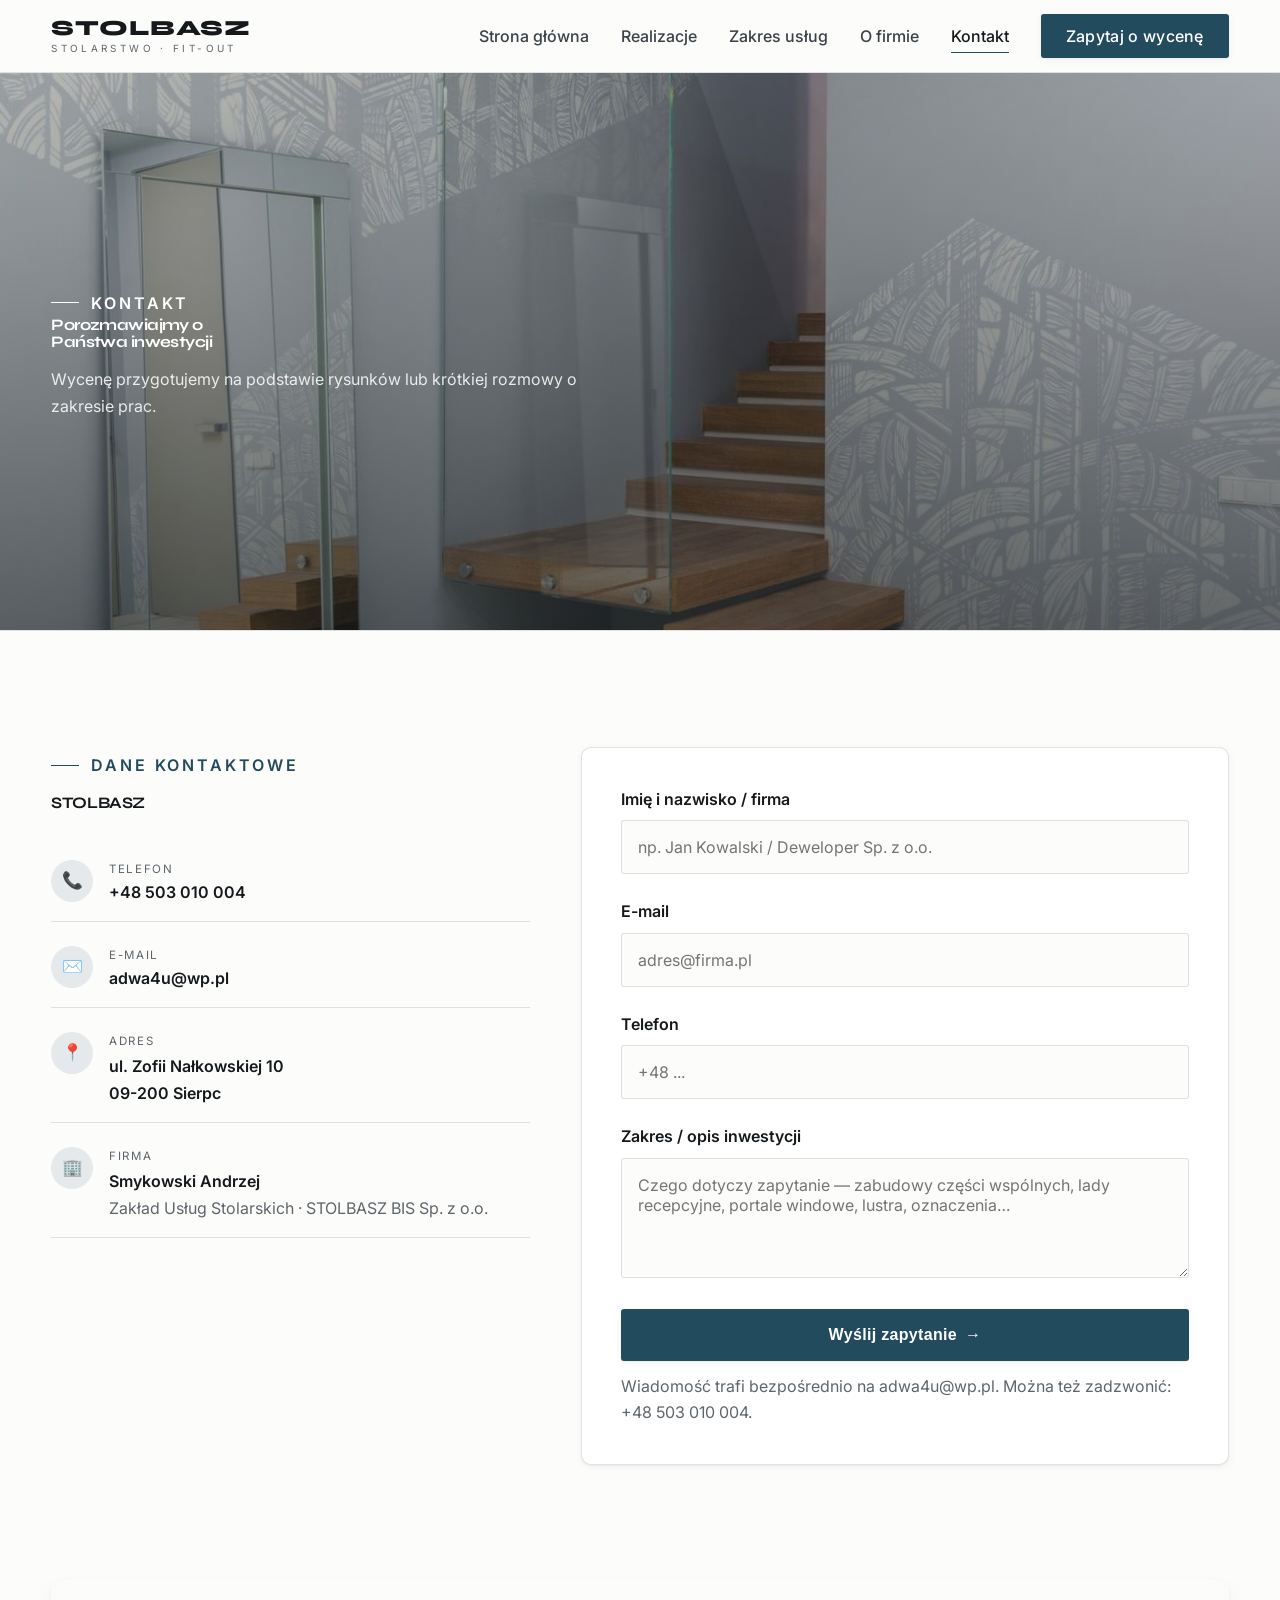
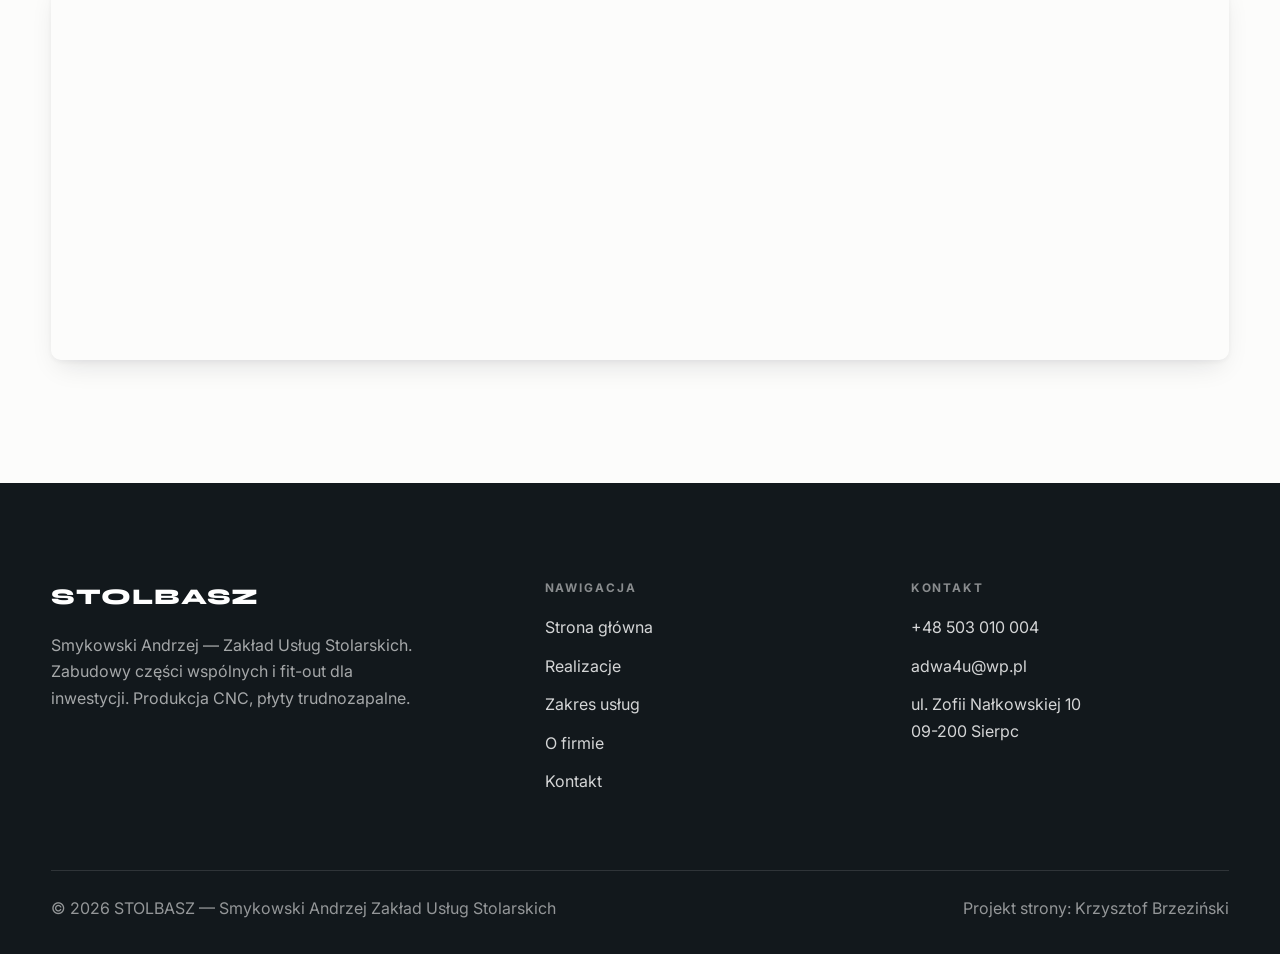
==== kontakt.html @ 0a1a99c6 "STOLBASZ — premium wielostronicowe demo (rebuild jasny, architektoniczny, B2B fit-out)" ====
<!DOCTYPE html>
<html lang="pl">
<head>
<meta charset="UTF-8">
<meta name="viewport" content="width=device-width, initial-scale=1.0">
<title>Kontakt — STOLBASZ | Sierpc, ul. Zofii Nałkowskiej 10</title>
<meta name="description" content="Kontakt STOLBASZ — Sierpc, ul. Zofii Nałkowskiej 10. Telefon +48 503 010 004, e-mail adwa4u@wp.pl. Zapytaj o wycenę stolarki dla inwestycji.">
<link rel="preconnect" href="https://fonts.googleapis.com">
<link rel="preconnect" href="https://fonts.gstatic.com" crossorigin>
<link href="https://fonts.googleapis.com/css2?family=Syne:wght@600;700;800&family=Inter:wght@400;500;600;700&display=swap" rel="stylesheet">
<link rel="stylesheet" href="assets/styles.css?v=1">
</head>
<body>

<header class="nav">
  <div class="wrap nav-inner">
    <a class="brand" href="index.html"><span class="name">STOLBASZ</span><span class="sub">Stolarstwo · Fit-out</span></a>
    <nav class="nav-links">
      <a href="index.html">Strona główna</a>
      <a href="realizacje.html">Realizacje</a>
      <a href="zakres.html">Zakres usług</a>
      <a href="o-firmie.html">O firmie</a>
      <a href="kontakt.html" class="active">Kontakt</a>
      <a href="kontakt.html" class="btn btn-accent">Zapytaj o wycenę</a>
    </nav>
    <button class="nav-toggle" aria-label="Menu"><span></span><span></span><span></span></button>
  </div>
</header>

<section class="pagehead">
  <img src="img/schody-marmur.jpg" alt="Reprezentacyjna klatka schodowa — realizacja stolarska">
  <div class="wrap">
    <span class="eyebrow">Kontakt</span>
    <h1>Porozmawiajmy o Państwa inwestycji</h1>
    <p>Wycenę przygotujemy na podstawie rysunków lub krótkiej rozmowy o zakresie prac.</p>
  </div>
</section>

<section>
  <div class="wrap contact-grid">
    <!-- DANE -->
    <div class="reveal">
      <span class="eyebrow">Dane kontaktowe</span>
      <h2 style="margin:var(--space-4) 0 var(--space-6)">STOLBASZ</h2>
      <div class="info-list">
        <div class="info-row">
          <div class="ic">📞</div>
          <div><div class="lbl">Telefon</div><a class="val" href="tel:+48503010004">+48 503 010 004</a></div>
        </div>
        <div class="info-row">
          <div class="ic">✉️</div>
          <div><div class="lbl">E-mail</div><a class="val" href="mailto:adwa4u@wp.pl">adwa4u@wp.pl</a></div>
        </div>
        <div class="info-row">
          <div class="ic">📍</div>
          <div><div class="lbl">Adres</div><div class="val">ul. Zofii Nałkowskiej 10<br>09-200 Sierpc</div></div>
        </div>
        <div class="info-row">
          <div class="ic">🏢</div>
          <div><div class="lbl">Firma</div><div class="val">Smykowski Andrzej<br><span style="font-weight:400;color:var(--muted)">Zakład Usług Stolarskich · STOLBASZ BIS Sp. z o.o.</span></div></div>
        </div>
      </div>
    </div>

    <!-- FORMULARZ -->
    <div class="reveal">
      <form class="form" action="https://formsubmit.co/adwa4u@wp.pl" method="POST">
        <input type="hidden" name="_subject" value="Zapytanie ze strony STOLBASZ">
        <input type="hidden" name="_captcha" value="false">
        <input type="hidden" name="_template" value="table">
        <div class="fld">
          <label for="name">Imię i nazwisko / firma</label>
          <input id="name" name="name" type="text" placeholder="np. Jan Kowalski / Deweloper Sp. z o.o." required>
        </div>
        <div class="fld">
          <label for="email">E-mail</label>
          <input id="email" name="email" type="email" placeholder="adres@firma.pl" required>
        </div>
        <div class="fld">
          <label for="phone">Telefon</label>
          <input id="phone" name="phone" type="tel" placeholder="+48 ...">
        </div>
        <div class="fld">
          <label for="msg">Zakres / opis inwestycji</label>
          <textarea id="msg" name="message" placeholder="Czego dotyczy zapytanie — zabudowy części wspólnych, lady recepcyjne, portale windowe, lustra, oznaczenia…" required></textarea>
        </div>
        <button type="submit" class="btn btn-accent" style="width:100%;justify-content:center">Wyślij zapytanie <span class="arr">→</span></button>
        <p class="note">Wiadomość trafi bezpośrednio na adwa4u@wp.pl. Można też zadzwonić: +48 503 010 004.</p>
      </form>
    </div>
  </div>
</section>

<!-- MAPA -->
<section style="padding-top:0">
  <div class="wrap reveal">
    <iframe class="map" title="STOLBASZ — Sierpc, ul. Zofii Nałkowskiej 10"
      src="https://maps.google.com/maps?q=52.857169,19.6605271&z=16&output=embed"
      loading="lazy" referrerpolicy="no-referrer-when-downgrade"></iframe>
  </div>
</section>

<footer>
  <div class="wrap">
    <div class="foot-grid">
      <div class="foot-brand">
        <div class="name">STOLBASZ</div>
        <p>Smykowski Andrzej — Zakład Usług Stolarskich. Zabudowy części wspólnych i fit-out dla inwestycji. Produkcja CNC, płyty trudnozapalne.</p>
      </div>
      <div class="foot-col">
        <h4>Nawigacja</h4>
        <a href="index.html">Strona główna</a>
        <a href="realizacje.html">Realizacje</a>
        <a href="zakres.html">Zakres usług</a>
        <a href="o-firmie.html">O firmie</a>
        <a href="kontakt.html">Kontakt</a>
      </div>
      <div class="foot-col">
        <h4>Kontakt</h4>
        <a href="tel:+48503010004">+48 503 010 004</a>
        <a href="mailto:adwa4u@wp.pl">adwa4u@wp.pl</a>
        <p>ul. Zofii Nałkowskiej 10<br>09-200 Sierpc</p>
      </div>
    </div>
    <div class="foot-bot">
      <span>© 2026 STOLBASZ — Smykowski Andrzej Zakład Usług Stolarskich</span>
      <span>Projekt strony: Krzysztof Brzeziński</span>
    </div>
  </div>
</footer>

<script src="assets/main.js?v=1"></script>
</body>
</html>
---- assets/styles.css ----
/* ============================================================
   STOLBASZ — premium, architektoniczny B2B fit-out
   Jasna paleta, zero brązu. System wg premium-web-craft.
   Projekt strony: Krzysztof Brzeziński
   ============================================================ */

:root{
  /* PALETA — jasna, architektoniczna, chłodna */
  --paper:#FCFCFB;          /* główne tło */
  --paper-2:#F1F3F2;        /* sekcje alternatywne (chłodny jasny szary) */
  --paper-3:#E9ECEB;        /* delikatne wypełnienia */
  --ink:#15191C;            /* tekst główny — chłodny grafit */
  --ink-soft:#3A4248;       /* nagłówki drugorzędne */
  --muted:#5E666C;          /* tekst poboczny */
  --line:rgba(21,25,28,.12);/* hairline */
  --accent:#234B5E;         /* stonowany petrol-slate — jedyny akcent */
  --accent-d:#173744;
  --accent-soft:rgba(35,75,94,.10);
  --dark:#12181C;           /* sekcje ciemne (stopka/CTA) */

  /* ODSTĘPY — skala 4/8 */
  --space-1:4px; --space-2:8px; --space-3:12px; --space-4:16px; --space-5:24px;
  --space-6:32px; --space-7:48px; --space-8:64px; --space-9:96px; --space-10:128px;

  /* TYPOGRAFIA — fluid clamp() */
  --text-sm:clamp(.82rem,.8rem+.1vw,.9rem);
  --text-base:clamp(1rem,.97rem+.15vw,1.1rem);
  --text-lg:clamp(1.12rem,1.05rem+.3vw,1.3rem);
  --text-h3:clamp(1.2rem,1.1rem+.5vw,1.5rem);
  --text-h2:clamp(1.9rem,1.5rem+1.9vw,2.8rem);
  --text-h1:clamp(2.6rem,1.9rem+3.6vw,4.6rem);

  /* PROMIENIE — architektoniczne, raczej ostre */
  --r-sm:3px; --r-md:6px; --r-lg:10px;

  /* RUCH */
  --ease:cubic-bezier(.25,.46,.45,.94); --dur:.24s;

  /* CIENIE — miękkie, warstwowe */
  --sh-sm:0 1px 2px rgba(16,24,32,.04), 0 2px 8px rgba(16,24,32,.05);
  --sh-md:0 2px 6px rgba(16,24,32,.05), 0 12px 28px -8px rgba(16,24,32,.12);
  --sh-lg:0 6px 14px rgba(16,24,32,.07), 0 26px 56px -18px rgba(16,24,32,.22);

  --hairline:1px solid var(--line);

  --font-display:"Syne","Helvetica Neue",sans-serif;
  --font-body:"Inter","Helvetica Neue",Arial,sans-serif;
}

*{box-sizing:border-box;margin:0;padding:0}
html{scroll-behavior:smooth}
body{
  font-family:var(--font-body);
  font-size:var(--text-base);
  line-height:1.65;
  color:var(--ink);
  background:var(--paper);
  -webkit-font-smoothing:antialiased;
  text-rendering:optimizeLegibility;
}
img{max-width:100%;display:block}
a{color:inherit;text-decoration:none}

.wrap{width:min(92%,1180px);margin-inline:auto}
section{padding-block:clamp(64px,9vw,124px)}

h1,h2,h3{font-family:var(--font-display);font-weight:700;line-height:1.08;letter-spacing:-.02em;color:var(--ink)}
h1{font-size:var(--text-h1);letter-spacing:-.035em}
h2{font-size:var(--text-h2);letter-spacing:-.025em}
h3{font-size:var(--text-h3)}
p{max-width:65ch}

.eyebrow{
  font-family:var(--font-body);
  font-size:var(--text-sm);
  font-weight:600;
  letter-spacing:.18em;
  text-transform:uppercase;
  color:var(--accent);
  display:inline-flex;align-items:center;gap:var(--space-3);
}
.eyebrow::before{content:"";width:28px;height:1px;background:var(--accent);display:inline-block}

.muted{color:var(--muted)}
.lead{font-size:var(--text-lg);line-height:1.55;color:var(--ink-soft);max-width:50ch}

/* ---------- BUTTONS ---------- */
.btn{
  display:inline-flex;align-items:center;gap:var(--space-2);
  font-weight:600;font-size:var(--text-sm);letter-spacing:.02em;
  padding:var(--space-4) var(--space-6);
  border-radius:var(--r-sm);
  transition:transform var(--dur) var(--ease),box-shadow var(--dur) var(--ease),background var(--dur) var(--ease);
  cursor:pointer;border:1px solid transparent;
}
.btn-accent{background:var(--accent);color:#fff;box-shadow:var(--sh-sm)}
.btn-accent:hover{background:var(--accent-d);transform:translateY(-2px);box-shadow:var(--sh-md)}
.btn-accent:active{transform:translateY(0);box-shadow:var(--sh-sm)}
.btn-ghost{background:transparent;color:var(--ink);border-color:var(--line)}
.btn-ghost:hover{border-color:var(--accent);color:var(--accent);transform:translateY(-2px)}
.btn-light{background:#fff;color:var(--ink);box-shadow:var(--sh-sm)}
.btn-light:hover{transform:translateY(-2px);box-shadow:var(--sh-md)}
.btn .arr{transition:transform var(--dur) var(--ease)}
.btn:hover .arr{transform:translateX(4px)}

/* ---------- NAV ---------- */
.nav{
  position:sticky;top:0;z-index:50;
  background:color-mix(in srgb,var(--paper) 88%,transparent);
  backdrop-filter:saturate(140%) blur(10px);
  border-bottom:var(--hairline);
}
.nav-inner{display:flex;align-items:center;justify-content:space-between;height:72px}
.brand{display:flex;flex-direction:column;line-height:1}
.brand .name{font-family:var(--font-display);font-weight:800;font-size:1.35rem;letter-spacing:.04em}
.brand .sub{font-size:.62rem;letter-spacing:.34em;text-transform:uppercase;color:var(--muted);margin-top:5px}
.nav-links{display:flex;align-items:center;gap:var(--space-6)}
.nav-links a{font-size:var(--text-sm);font-weight:500;color:var(--ink-soft);position:relative;padding-block:4px;transition:color var(--dur) var(--ease)}
.nav-links a::after{content:"";position:absolute;left:0;bottom:0;width:0;height:1.5px;background:var(--accent);transition:width var(--dur) var(--ease)}
.nav-links a:hover,.nav-links a.active{color:var(--ink)}
.nav-links a:hover::after,.nav-links a.active::after{width:100%}
.nav-links .btn{padding:var(--space-2) var(--space-5)}
/* przyciski w nav: właściwy kolor (przebij .nav-links a) + bez podkreślenia */
.nav-links a.btn-accent{color:#fff}
.nav-links a.btn-ghost,.nav-links a.btn-light{color:var(--ink)}
.nav-links a.btn::after{display:none}
.nav-toggle{display:none;background:none;border:none;cursor:pointer;flex-direction:column;gap:5px;padding:8px}
.nav-toggle span{width:24px;height:2px;background:var(--ink);transition:var(--dur)}

/* ---------- HERO (split) ---------- */
.hero{position:relative;overflow:hidden;border-bottom:var(--hairline)}
.hero-grid{display:grid;grid-template-columns:1.02fr .98fr;gap:clamp(24px,4vw,64px);align-items:center;
  padding-block:clamp(56px,8vw,108px)}
.hero-copy .eyebrow{margin-bottom:var(--space-5)}
.hero-copy h1{margin-bottom:var(--space-5)}
.hero-copy .lead{margin-bottom:var(--space-7)}
.hero-actions{display:flex;flex-wrap:wrap;gap:var(--space-4)}
.hero-art{position:relative;aspect-ratio:4/5;border-radius:var(--r-lg);overflow:hidden;box-shadow:var(--sh-lg)}
.hero-art img{width:100%;height:100%;object-fit:cover}
.hero-art::after{content:"";position:absolute;inset:0;background:linear-gradient(180deg,transparent 55%,rgba(18,24,28,.28))}
.hero-badge{position:absolute;left:var(--space-5);bottom:var(--space-5);z-index:2;
  background:rgba(252,252,251,.94);backdrop-filter:blur(4px);
  border-radius:var(--r-md);padding:var(--space-4) var(--space-5);box-shadow:var(--sh-md);max-width:78%}
.hero-badge strong{display:block;font-family:var(--font-display);font-size:1rem;letter-spacing:-.01em}
.hero-badge span{font-size:var(--text-sm);color:var(--muted)}

/* full-bleed hero variant (podstrony) */
.pagehead{position:relative;min-height:46vh;display:flex;align-items:flex-end;overflow:hidden;border-bottom:var(--hairline)}
.pagehead img{position:absolute;inset:0;width:100%;height:100%;object-fit:cover}
.pagehead::after{content:"";position:absolute;inset:0;background:linear-gradient(180deg,rgba(18,24,28,.25),rgba(18,24,28,.62))}
.pagehead .wrap{position:relative;z-index:2;padding-block:var(--space-9);color:#fff}
.pagehead h1{color:#fff;max-width:18ch}
.pagehead .eyebrow{color:#fff}
.pagehead .eyebrow::before{background:#fff}
.pagehead p{color:rgba(255,255,255,.86);margin-top:var(--space-4);max-width:54ch}

/* ---------- STRIP (pasek skrótów / liczby) ---------- */
.strip{background:var(--dark);color:#fff}
.strip .wrap{display:grid;grid-template-columns:repeat(4,1fr);gap:var(--space-6);padding-block:var(--space-8)}
.strip .item .k{font-family:var(--font-display);font-size:clamp(1.6rem,1.2rem+1.4vw,2.4rem);font-weight:800;letter-spacing:-.02em;color:#fff}
.strip .item .v{font-size:var(--text-sm);color:rgba(255,255,255,.66);margin-top:var(--space-2);line-height:1.45}
.strip .item{border-left:2px solid var(--accent);padding-left:var(--space-5)}

/* ---------- SECTION HEAD ---------- */
.head{max-width:48rem;margin-bottom:var(--space-8)}
.head.center{margin-inline:auto;text-align:center}
.head .eyebrow{margin-bottom:var(--space-4)}
.head h2{margin-bottom:var(--space-4)}
.head p{color:var(--muted);font-size:var(--text-lg);line-height:1.55}
.head.center p{margin-inline:auto}

/* ---------- INTRO SPLIT ---------- */
.split{display:grid;grid-template-columns:.92fr 1.08fr;gap:clamp(28px,5vw,80px);align-items:center}
.split.rev{grid-template-columns:1.08fr .92fr}
.split.rev .split-art{order:-1}
.split-art{position:relative;aspect-ratio:5/4;border-radius:var(--r-lg);overflow:hidden;box-shadow:var(--sh-lg)}
.split-art img{width:100%;height:100%;object-fit:cover}
.split-copy h2{margin-bottom:var(--space-5)}
.split-copy p+p{margin-top:var(--space-4)}
.split-copy .btn{margin-top:var(--space-6)}

/* ---------- SERVICES (zakres) ---------- */
.svc-grid{display:grid;grid-template-columns:repeat(auto-fit,minmax(280px,1fr));gap:var(--space-5)}
.svc{background:#fff;border:var(--hairline);border-radius:var(--r-md);padding:var(--space-7) var(--space-6);
  transition:transform var(--dur) var(--ease),box-shadow var(--dur) var(--ease),border-color var(--dur) var(--ease);
  position:relative;overflow:hidden}
.svc::before{content:"";position:absolute;left:0;top:0;width:3px;height:0;background:var(--accent);transition:height var(--dur) var(--ease)}
.svc:hover{transform:translateY(-4px);box-shadow:var(--sh-md);border-color:transparent}
.svc:hover::before{height:100%}
.svc .ic{font-family:var(--font-display);font-size:.8rem;font-weight:700;letter-spacing:.12em;color:var(--accent);margin-bottom:var(--space-4)}
.svc h3{margin-bottom:var(--space-3);font-size:1.22rem}
.svc p{color:var(--muted);font-size:var(--text-base);line-height:1.6}

/* big detailed service rows */
.svc-row{display:grid;grid-template-columns:.8fr 1.2fr;gap:clamp(20px,4vw,60px);align-items:center;padding-block:var(--space-8)}
.svc-row+.svc-row{border-top:var(--hairline)}
.svc-row.rev{grid-template-columns:1.2fr .8fr}
.svc-row.rev .svc-row-art{order:-1}
.svc-row-art{aspect-ratio:4/3;border-radius:var(--r-md);overflow:hidden;box-shadow:var(--sh-md)}
.svc-row-art img{width:100%;height:100%;object-fit:cover}
.svc-row h3{font-size:1.5rem;margin-bottom:var(--space-4)}
.svc-row .num{font-family:var(--font-display);font-size:.85rem;font-weight:700;letter-spacing:.14em;color:var(--accent);display:block;margin-bottom:var(--space-3)}
.svc-row ul{list-style:none;margin-top:var(--space-4);display:flex;flex-direction:column;gap:var(--space-2)}
.svc-row li{position:relative;padding-left:var(--space-5);color:var(--muted);font-size:var(--text-base)}
.svc-row li::before{content:"";position:absolute;left:0;top:.62em;width:8px;height:1px;background:var(--accent)}

/* ---------- GALLERY (realizacje) ---------- */
.gallery{display:grid;grid-template-columns:repeat(12,1fr);gap:var(--space-4);grid-auto-rows:200px}
.tile{position:relative;overflow:hidden;border-radius:var(--r-md);box-shadow:var(--sh-sm);
  transition:transform var(--dur) var(--ease),box-shadow var(--dur) var(--ease)}
.tile img{width:100%;height:100%;object-fit:cover;transition:transform .6s var(--ease)}
.tile:hover{box-shadow:var(--sh-md)}
.tile:hover img{transform:scale(1.05)}
.tile .cap{position:absolute;left:0;right:0;bottom:0;padding:var(--space-5) var(--space-4) var(--space-4);
  background:linear-gradient(transparent,rgba(18,24,28,.78));color:#fff;
  font-size:var(--text-sm);font-weight:600;letter-spacing:.01em;
  opacity:0;transform:translateY(8px);transition:var(--dur) var(--ease)}
.tile:hover .cap{opacity:1;transform:translateY(0)}
.tile .cap small{display:block;font-weight:400;opacity:.78;letter-spacing:.04em;text-transform:uppercase;font-size:.66rem;margin-top:3px}
/* bento spans */
.t-wide{grid-column:span 6}
.t-tall{grid-column:span 6;grid-row:span 2}
.t-std{grid-column:span 6}
.t-third{grid-column:span 4}
.t-two3{grid-column:span 8}

/* ---------- TRUST / WIARYGODNOŚĆ ---------- */
.trust{background:var(--paper-2)}
.trust-grid{display:grid;grid-template-columns:repeat(auto-fit,minmax(240px,1fr));gap:var(--space-5);margin-top:var(--space-7)}
.trust-card{background:#fff;border-radius:var(--r-md);padding:var(--space-7) var(--space-6);box-shadow:var(--sh-sm);border-top:3px solid var(--accent)}
.trust-card .big{font-family:var(--font-display);font-size:clamp(1.8rem,1.3rem+1.6vw,2.6rem);font-weight:800;letter-spacing:-.02em;color:var(--ink);line-height:1}
.trust-card h3{font-size:1.12rem;margin:var(--space-3) 0 var(--space-2)}
.trust-card p{color:var(--muted);font-size:var(--text-base);line-height:1.55}

/* ---------- CTA band ---------- */
.cta{background:var(--dark);color:#fff;position:relative;overflow:hidden}
.cta .wrap{display:grid;grid-template-columns:1.4fr .6fr;gap:var(--space-7);align-items:center;position:relative;z-index:2}
.cta h2{color:#fff;max-width:20ch}
.cta p{color:rgba(255,255,255,.74);margin-top:var(--space-4)}
.cta-actions{display:flex;flex-direction:column;gap:var(--space-3);align-items:flex-start}
.cta::before{content:"";position:absolute;right:-80px;top:-80px;width:360px;height:360px;border-radius:50%;
  background:radial-gradient(circle,var(--accent-soft),transparent 70%)}

/* ---------- CONTACT ---------- */
.contact-grid{display:grid;grid-template-columns:.85fr 1.15fr;gap:clamp(28px,4vw,56px);align-items:start}
.info-list{display:flex;flex-direction:column;gap:var(--space-2)}
.info-row{display:flex;gap:var(--space-4);align-items:flex-start;padding-block:var(--space-4);border-bottom:var(--hairline)}
.info-row .ic{flex:none;width:42px;height:42px;display:grid;place-items:center;border-radius:50%;
  background:var(--accent-soft);color:var(--accent);font-size:1.05rem}
.info-row .lbl{font-size:.72rem;letter-spacing:.14em;text-transform:uppercase;color:var(--muted)}
.info-row .val{font-weight:600;font-size:var(--text-base);margin-top:2px}
.info-row a.val:hover{color:var(--accent)}
.map{border:none;border-radius:var(--r-lg);box-shadow:var(--sh-md);width:100%;height:100%;min-height:380px;filter:grayscale(.2) contrast(1.02)}
.form{background:#fff;border:var(--hairline);border-radius:var(--r-lg);padding:clamp(24px,3vw,40px);box-shadow:var(--sh-sm)}
.form .fld{margin-bottom:var(--space-5)}
.form label{display:block;font-size:var(--text-sm);font-weight:600;margin-bottom:var(--space-2)}
.form input,.form textarea{width:100%;font-family:inherit;font-size:var(--text-base);color:var(--ink);
  padding:var(--space-4);border:var(--hairline);border-radius:var(--r-sm);background:var(--paper);transition:border-color var(--dur)}
.form input:focus,.form textarea:focus{outline:none;border-color:var(--accent);background:#fff}
.form textarea{resize:vertical;min-height:120px}
.form .note{font-size:var(--text-sm);color:var(--muted);margin-top:var(--space-3)}

/* ---------- FOOTER ---------- */
footer{background:var(--dark);color:#fff;padding-block:var(--space-9) var(--space-6)}
.foot-grid{display:grid;grid-template-columns:1.4fr 1fr 1fr;gap:var(--space-7);margin-bottom:var(--space-8)}
.foot-brand .name{font-family:var(--font-display);font-weight:800;font-size:1.4rem;letter-spacing:.04em}
.foot-brand p{color:rgba(255,255,255,.62);margin-top:var(--space-4);font-size:var(--text-base);max-width:38ch}
.foot-col h4{font-size:.74rem;letter-spacing:.16em;text-transform:uppercase;color:rgba(255,255,255,.5);margin-bottom:var(--space-4)}
.foot-col a,.foot-col p{display:block;color:rgba(255,255,255,.82);font-size:var(--text-base);margin-bottom:var(--space-3)}
.foot-col a:hover{color:#fff}
.foot-bot{border-top:1px solid rgba(255,255,255,.12);padding-top:var(--space-5);display:flex;justify-content:space-between;flex-wrap:wrap;gap:var(--space-3);
  font-size:var(--text-sm);color:rgba(255,255,255,.55)}
.foot-bot a:hover{color:#fff}

/* ---------- REVEAL ---------- */
.reveal{opacity:0;transform:translateY(22px);transition:opacity .6s var(--ease),transform .6s var(--ease)}
.reveal.in{opacity:1;transform:none}

/* ---------- RESPONSIVE ---------- */
@media(max-width:920px){
  .hero-grid,.split,.split.rev,.svc-row,.svc-row.rev,.cta .wrap,.contact-grid,.foot-grid{grid-template-columns:1fr}
  .split.rev .split-art,.svc-row.rev .svc-row-art{order:0}
  .hero-art{aspect-ratio:16/10;max-height:420px}
  .strip .wrap{grid-template-columns:repeat(2,1fr);gap:var(--space-7)}
  .gallery{grid-auto-rows:180px}
  .t-wide,.t-tall,.t-std,.t-third,.t-two3{grid-column:span 6}
  .t-tall{grid-row:span 1}
  .cta-actions{flex-direction:row;flex-wrap:wrap}
  .foot-grid{gap:var(--space-6)}
}
@media(max-width:680px){
  .nav-links{position:fixed;inset:72px 0 auto 0;background:var(--paper);flex-direction:column;align-items:stretch;
    gap:0;padding:var(--space-4) 6%;border-bottom:var(--hairline);box-shadow:var(--sh-md);
    transform:translateY(-120%);transition:transform var(--dur) var(--ease)}
  .nav-links.open{transform:translateY(0)}
  .nav-links a{padding-block:var(--space-4);border-bottom:var(--hairline)}
  .nav-links .btn{margin-top:var(--space-3);justify-content:center}
  .nav-toggle{display:flex}
  .strip .wrap{grid-template-columns:1fr}
  .gallery{grid-template-columns:repeat(6,1fr)}
  .foot-grid{grid-template-columns:1fr}
}
@media(prefers-reduced-motion:reduce){
  *{animation-duration:.01ms!important;transition:none!important}
  .reveal{opacity:1!important;transform:none!important}
  html{scroll-behavior:auto}
}
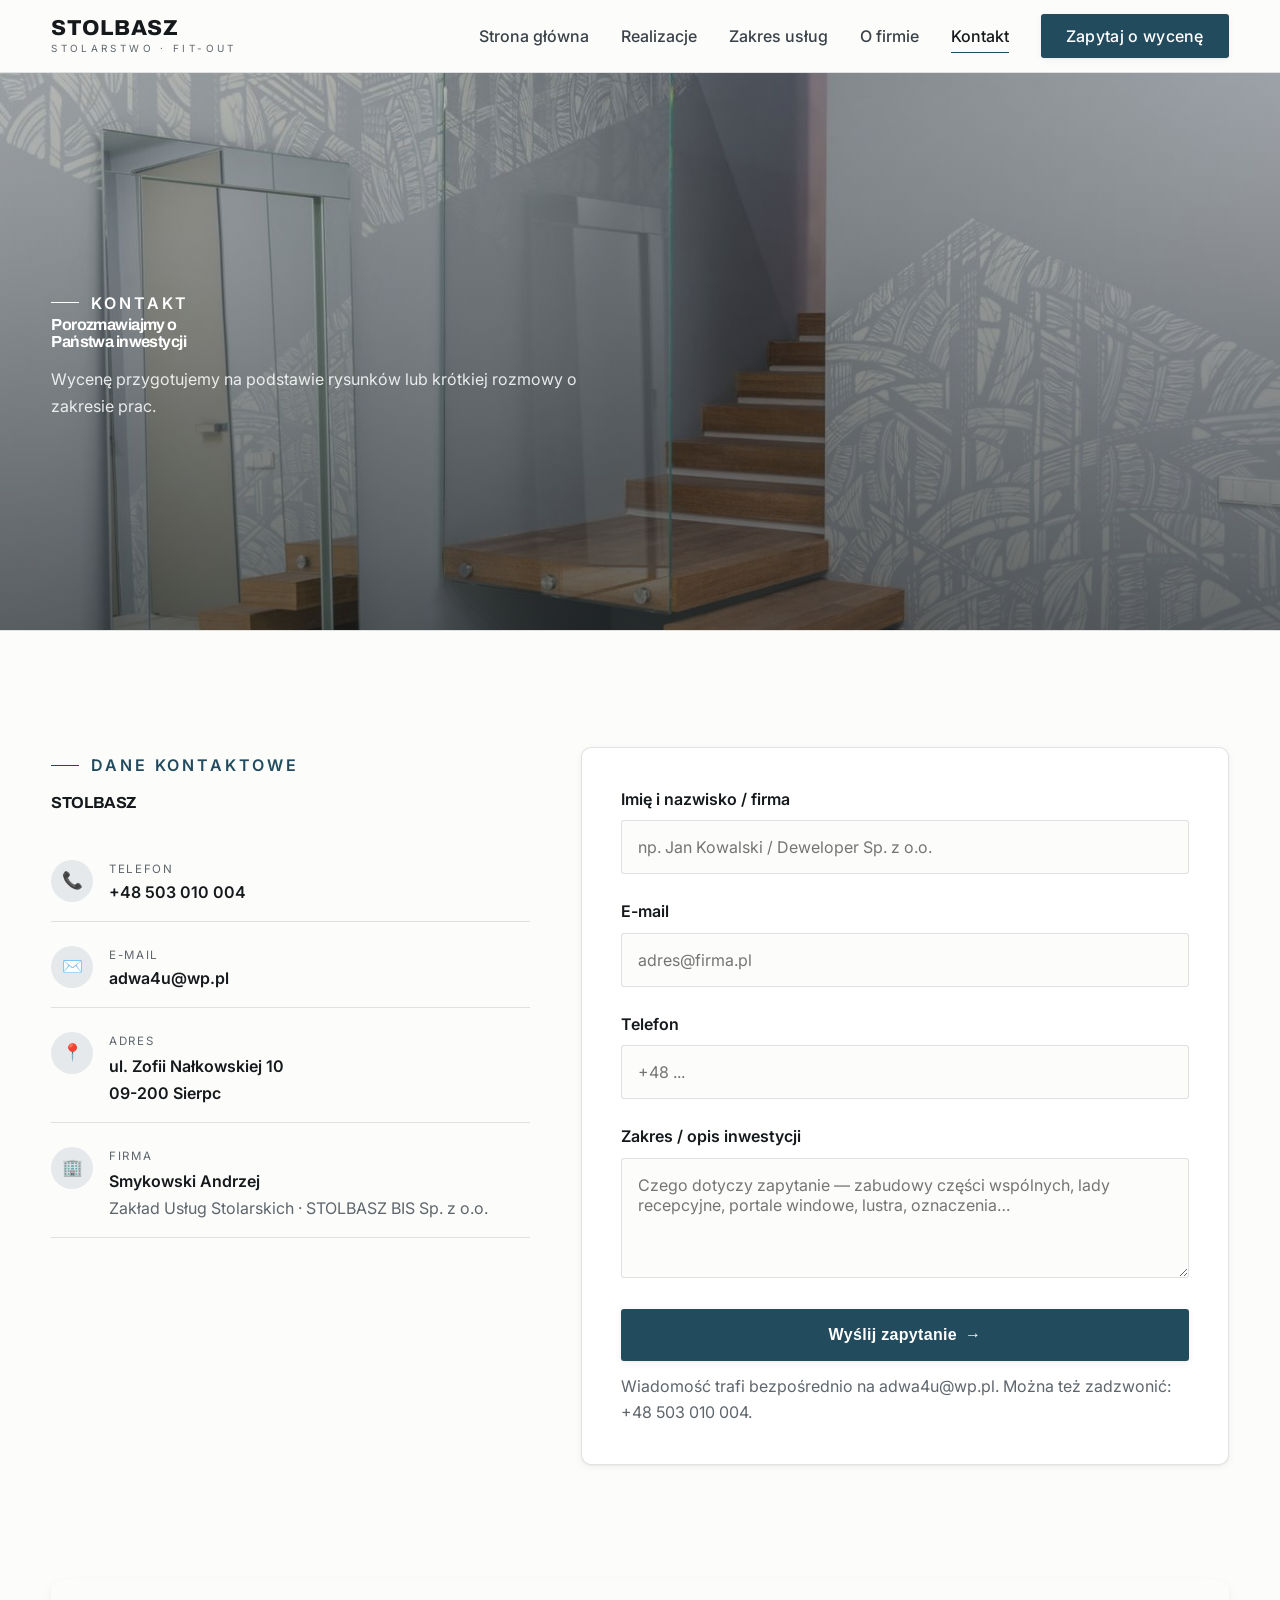
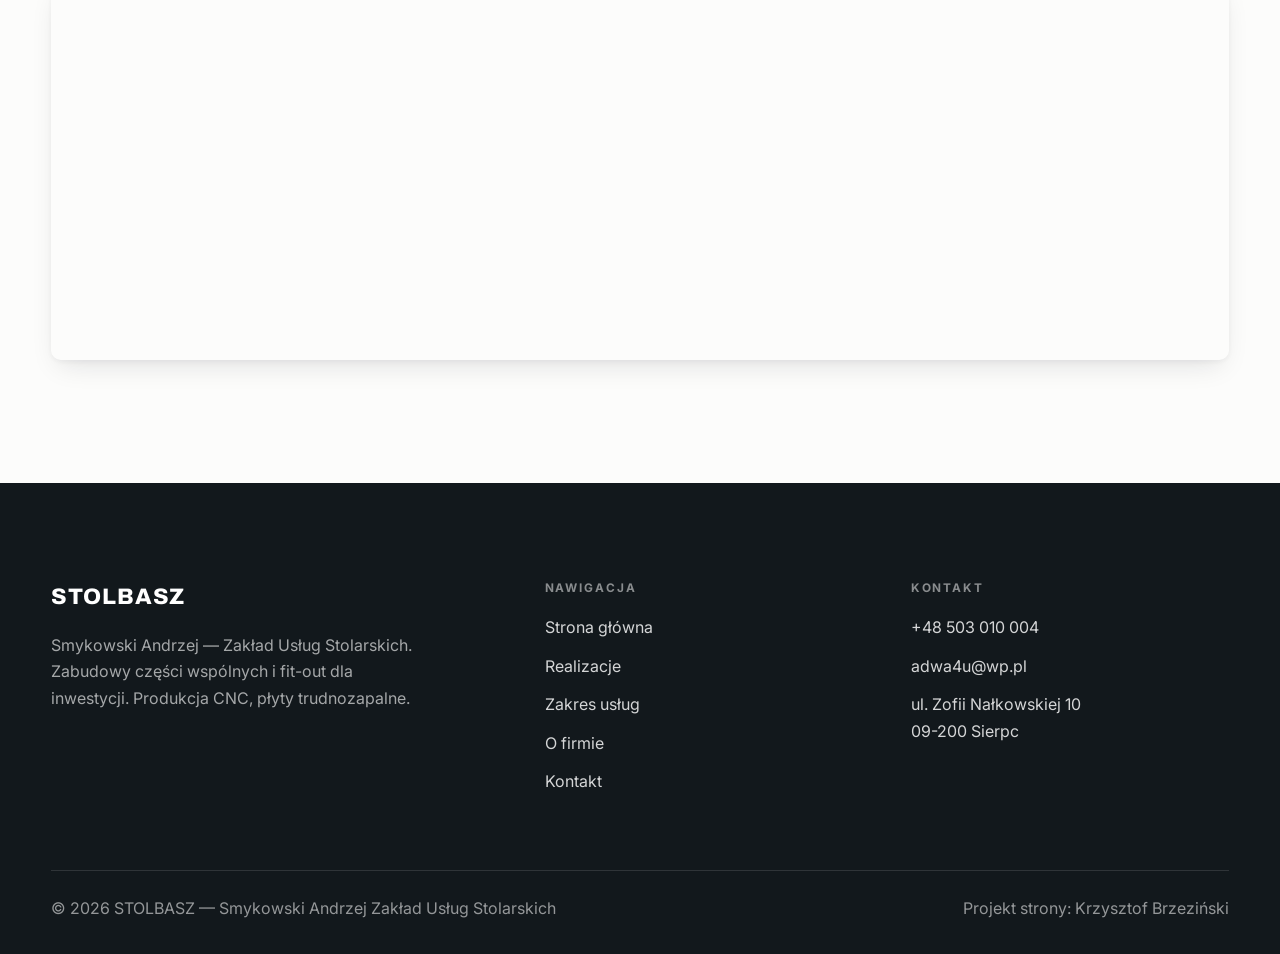
==== commit fc267b95: "Czcionka nagłówków: Syne -> Archivo (bardziej profesjonalny B2B)" ====
--- a/kontakt.html
+++ b/kontakt.html
@@ -7,8 +7,8 @@
 <meta name="description" content="Kontakt STOLBASZ — Sierpc, ul. Zofii Nałkowskiej 10. Telefon +48 503 010 004, e-mail adwa4u@wp.pl. Zapytaj o wycenę stolarki dla inwestycji.">
 <link rel="preconnect" href="https://fonts.googleapis.com">
 <link rel="preconnect" href="https://fonts.gstatic.com" crossorigin>
-<link href="https://fonts.googleapis.com/css2?family=Syne:wght@600;700;800&family=Inter:wght@400;500;600;700&display=swap" rel="stylesheet">
-<link rel="stylesheet" href="assets/styles.css?v=1">
+<link href="https://fonts.googleapis.com/css2?family=Archivo:wght@500;600;700;800&family=Inter:wght@400;500;600;700&display=swap" rel="stylesheet">
+<link rel="stylesheet" href="assets/styles.css?v=2">
 </head>
 <body>
 
@@ -129,6 +129,6 @@
   </div>
 </footer>
 
-<script src="assets/main.js?v=1"></script>
+<script src="assets/main.js?v=2"></script>
 </body>
 </html>
--- a/assets/styles.css
+++ b/assets/styles.css
@@ -43,7 +43,7 @@
 
   --hairline:1px solid var(--line);
 
-  --font-display:"Syne","Helvetica Neue",sans-serif;
+  --font-display:"Archivo","Helvetica Neue",sans-serif;
   --font-body:"Inter","Helvetica Neue",Arial,sans-serif;
 }
 
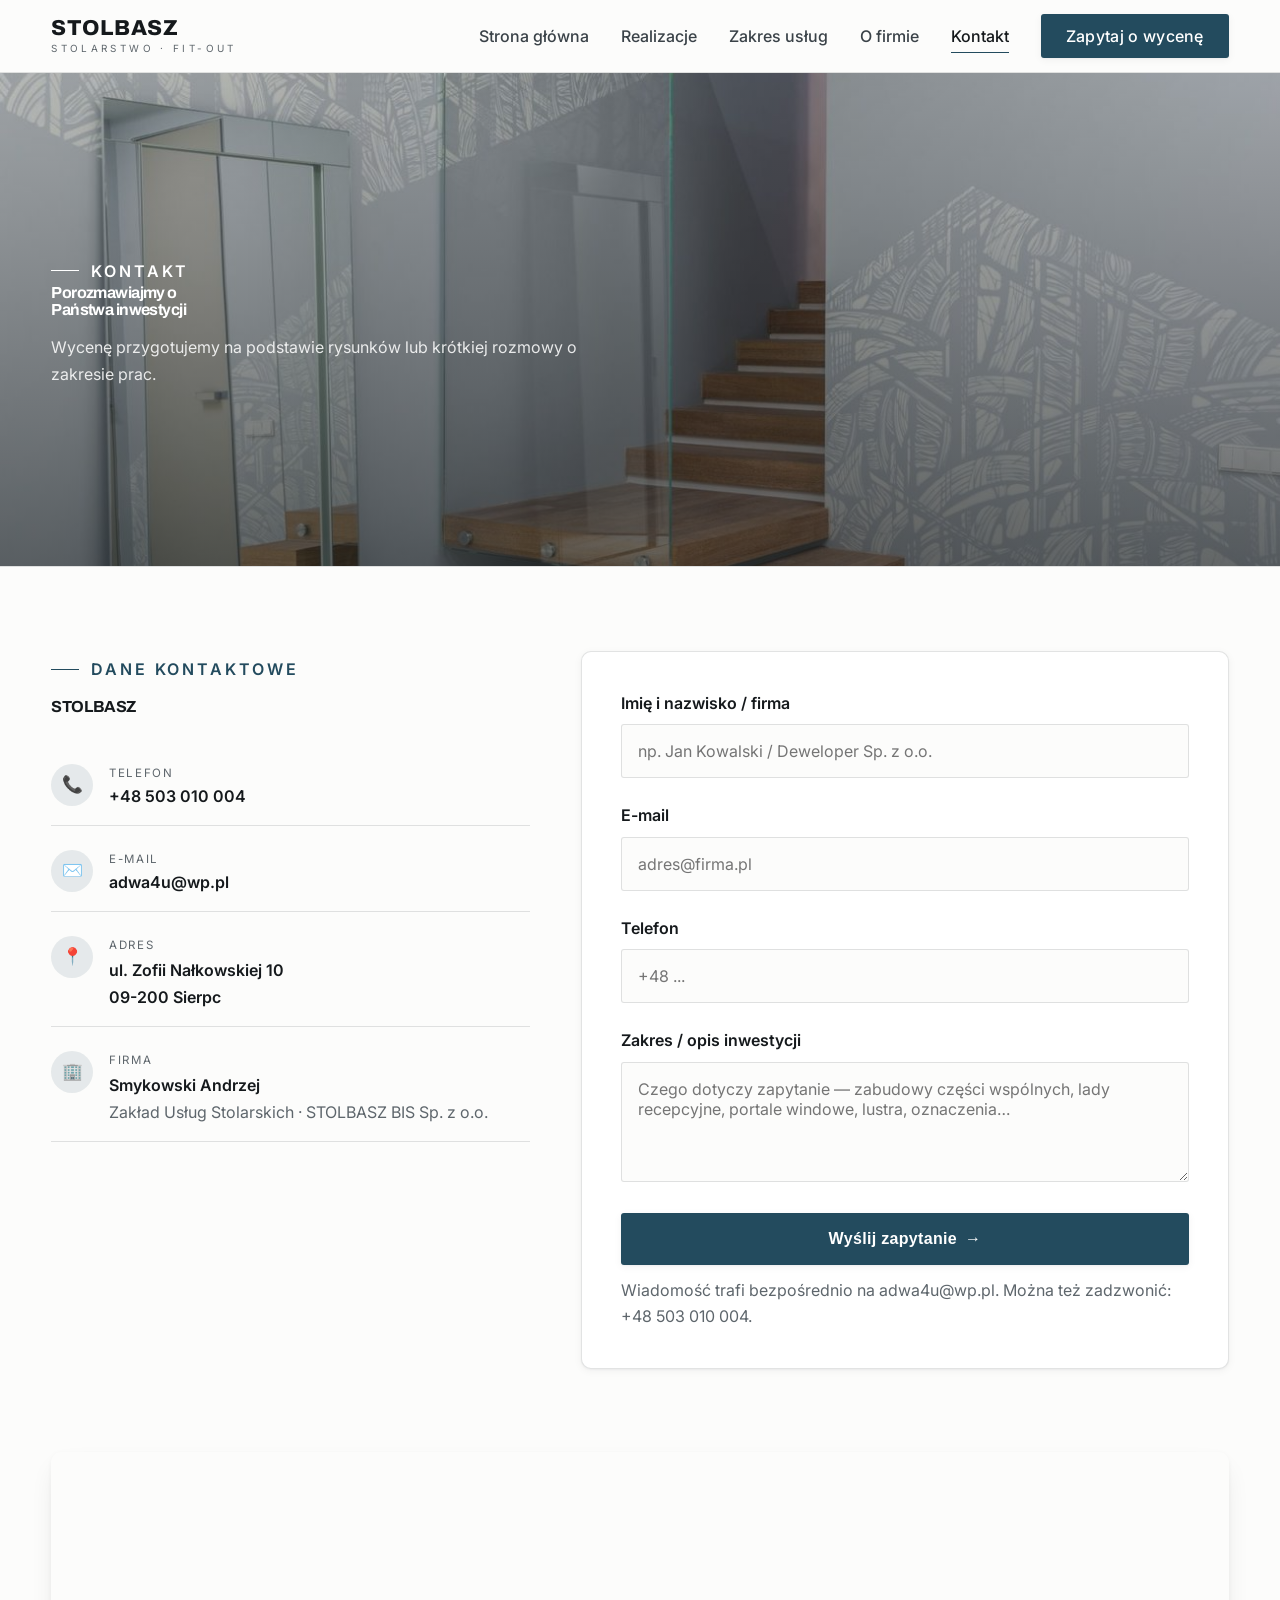
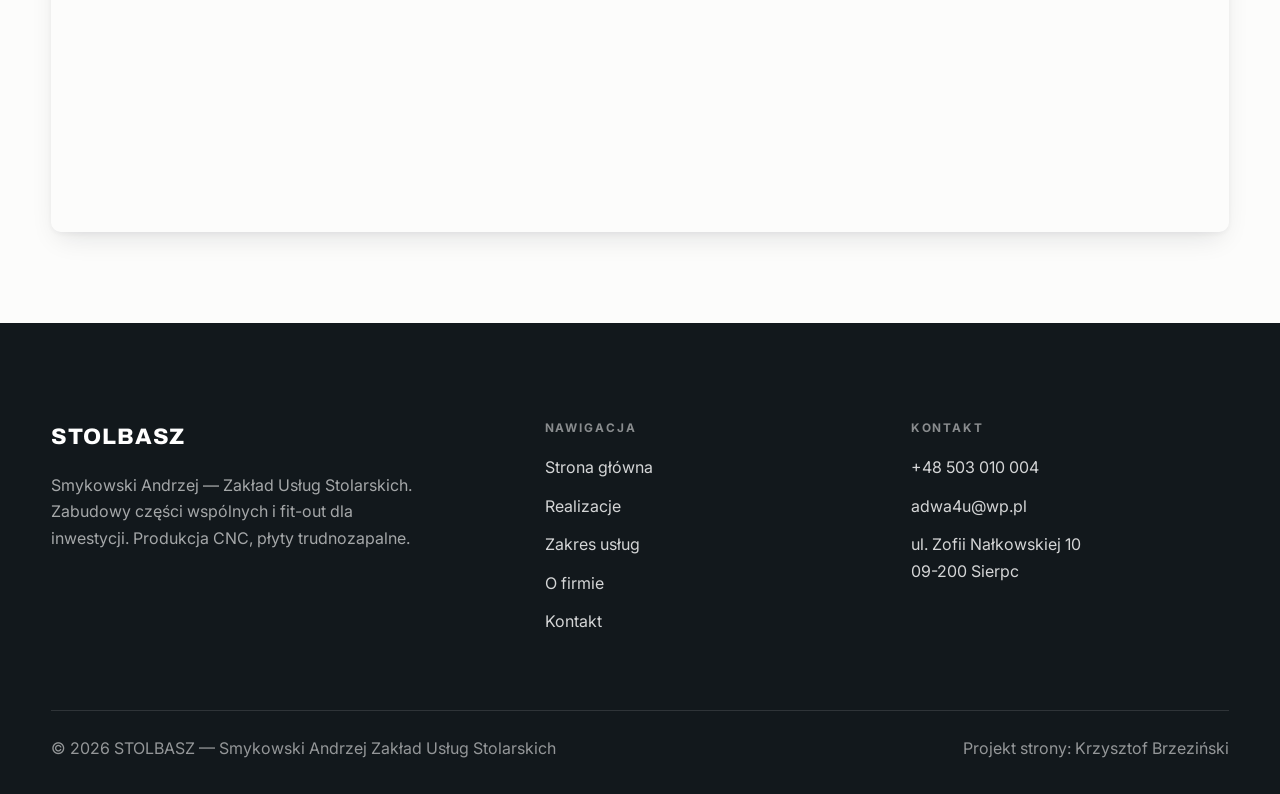
==== commit 4a572091: "Hero: mniej pustej przestrzeni (zdjecie 4:3, mniejsze odstepy sekcji)" ====
--- a/kontakt.html
+++ b/kontakt.html
@@ -8,7 +8,7 @@
 <link rel="preconnect" href="https://fonts.googleapis.com">
 <link rel="preconnect" href="https://fonts.gstatic.com" crossorigin>
 <link href="https://fonts.googleapis.com/css2?family=Archivo:wght@500;600;700;800&family=Inter:wght@400;500;600;700&display=swap" rel="stylesheet">
-<link rel="stylesheet" href="assets/styles.css?v=2">
+<link rel="stylesheet" href="assets/styles.css?v=3">
 </head>
 <body>
 
@@ -129,6 +129,6 @@
   </div>
 </footer>
 
-<script src="assets/main.js?v=2"></script>
+<script src="assets/main.js?v=3"></script>
 </body>
 </html>
--- a/assets/styles.css
+++ b/assets/styles.css
@@ -62,7 +62,7 @@
 a{color:inherit;text-decoration:none}
 
 .wrap{width:min(92%,1180px);margin-inline:auto}
-section{padding-block:clamp(64px,9vw,124px)}
+section{padding-block:clamp(52px,6.5vw,96px)}
 
 h1,h2,h3{font-family:var(--font-display);font-weight:700;line-height:1.08;letter-spacing:-.02em;color:var(--ink)}
 h1{font-size:var(--text-h1);letter-spacing:-.035em}
@@ -129,13 +129,13 @@
 
 /* ---------- HERO (split) ---------- */
 .hero{position:relative;overflow:hidden;border-bottom:var(--hairline)}
-.hero-grid{display:grid;grid-template-columns:1.02fr .98fr;gap:clamp(24px,4vw,64px);align-items:center;
-  padding-block:clamp(56px,8vw,108px)}
+.hero-grid{display:grid;grid-template-columns:1.05fr .95fr;gap:clamp(24px,4vw,60px);align-items:center;
+  padding-block:clamp(36px,4.5vw,64px)}
 .hero-copy .eyebrow{margin-bottom:var(--space-5)}
 .hero-copy h1{margin-bottom:var(--space-5)}
 .hero-copy .lead{margin-bottom:var(--space-7)}
 .hero-actions{display:flex;flex-wrap:wrap;gap:var(--space-4)}
-.hero-art{position:relative;aspect-ratio:4/5;border-radius:var(--r-lg);overflow:hidden;box-shadow:var(--sh-lg)}
+.hero-art{position:relative;aspect-ratio:4/3;border-radius:var(--r-lg);overflow:hidden;box-shadow:var(--sh-lg)}
 .hero-art img{width:100%;height:100%;object-fit:cover}
 .hero-art::after{content:"";position:absolute;inset:0;background:linear-gradient(180deg,transparent 55%,rgba(18,24,28,.28))}
 .hero-badge{position:absolute;left:var(--space-5);bottom:var(--space-5);z-index:2;
